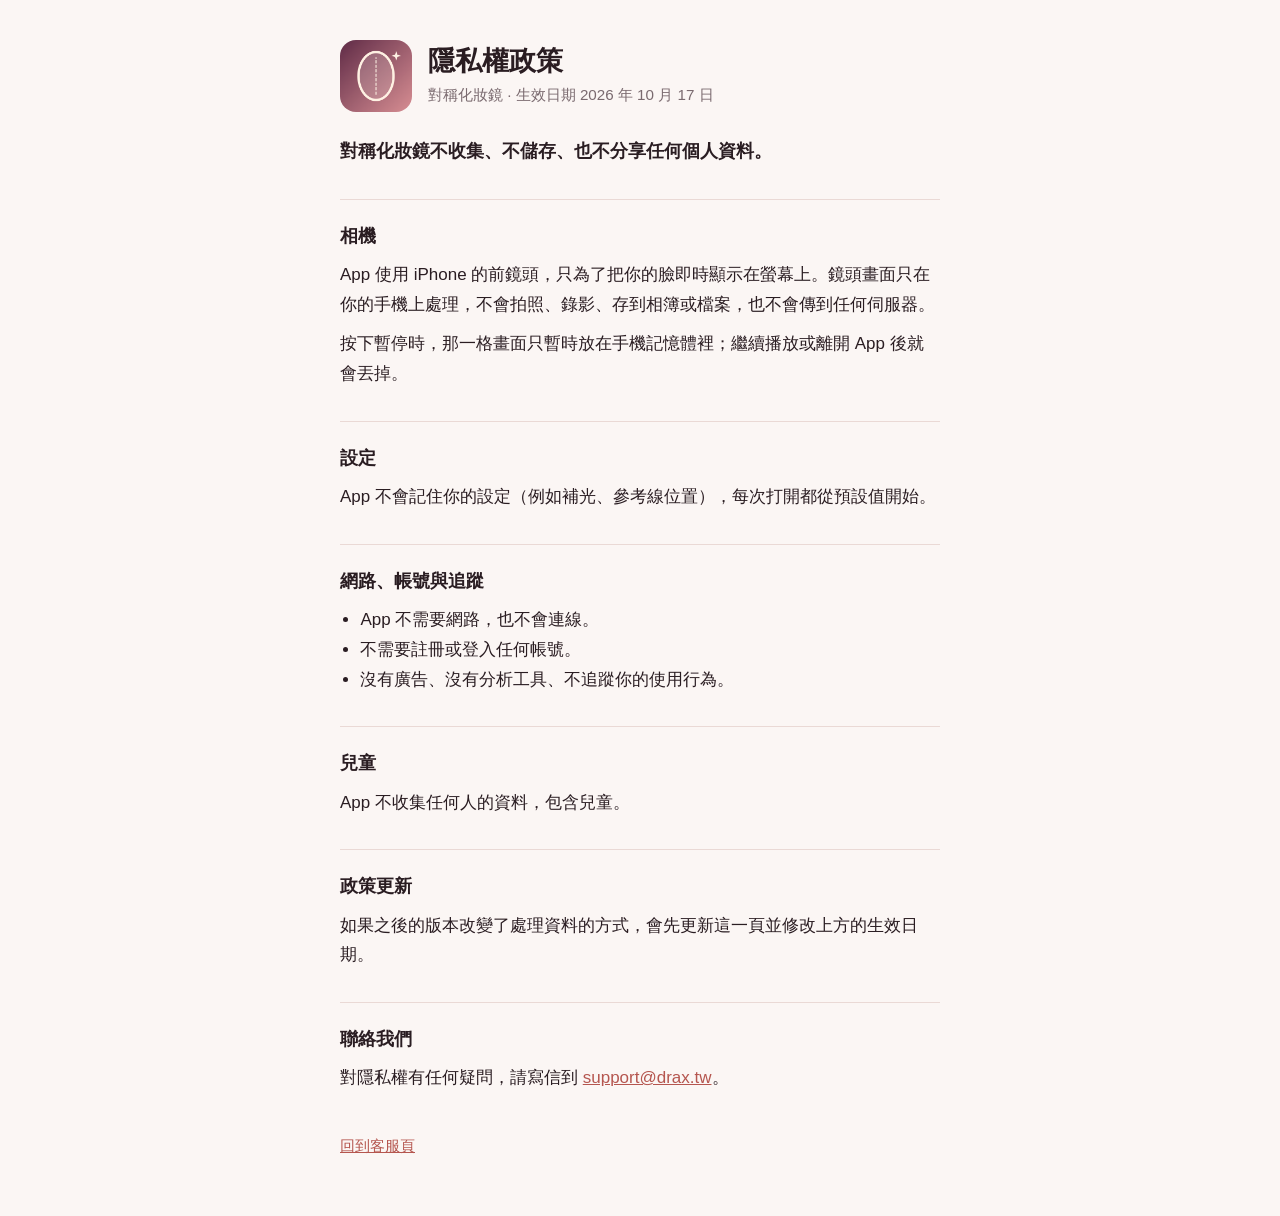
==== privacy.html @ 11e61ee2 "對稱化妝鏡：客服頁與隱私權政策 Co-Authored-By: Claude Opus 5.5 <noreply@anthropic.com>" ====
<!doctype html>
<html lang="zh-Hant">
<head>
<meta charset="utf-8">
<meta name="viewport" content="width=device-width, initial-scale=1">
<title>對稱化妝鏡 · 隱私權政策</title>
<link rel="icon" href="icon.png">
<link rel="stylesheet" href="style.css">
</head>
<body>
<main>
  <header>
    <img src="icon.png" alt="" width="72" height="72">
    <div>
      <h1>隱私權政策</h1>
      <p class="sub">對稱化妝鏡 · 生效日期 2026 年 10 月 17 日</p>
    </div>
  </header>

  <p class="lead">對稱化妝鏡不收集、不儲存、也不分享任何個人資料。</p>

  <h2>相機</h2>
  <p>App 使用 iPhone 的前鏡頭，只為了把你的臉即時顯示在螢幕上。鏡頭畫面只在你的手機上處理，不會拍照、錄影、存到相簿或檔案，也不會傳到任何伺服器。</p>
  <p>按下暫停時，那一格畫面只暫時放在手機記憶體裡；繼續播放或離開 App 後就會丟掉。</p>

  <h2>設定</h2>
  <p>App 不會記住你的設定（例如補光、參考線位置），每次打開都從預設值開始。</p>

  <h2>網路、帳號與追蹤</h2>
  <ul>
    <li>App 不需要網路，也不會連線。</li>
    <li>不需要註冊或登入任何帳號。</li>
    <li>沒有廣告、沒有分析工具、不追蹤你的使用行為。</li>
  </ul>

  <h2>兒童</h2>
  <p>App 不收集任何人的資料，包含兒童。</p>

  <h2>政策更新</h2>
  <p>如果之後的版本改變了處理資料的方式，會先更新這一頁並修改上方的生效日期。</p>

  <h2>聯絡我們</h2>
  <p>對隱私權有任何疑問，請寫信到 <a href="mailto:support@drax.tw">support@drax.tw</a>。</p>

  <footer><a href="index.html">回到客服頁</a></footer>
</main>
</body>
</html>
---- style.css ----
:root {
  --bg: #fbf6f4;
  --fg: #2a1d22;
  --muted: #7a6a6f;
  --accent: #b5564f;
  --rule: #ead9d5;
  color-scheme: light;
}
@media (prefers-color-scheme: dark) {
  :root { --bg: #1a1316; --fg: #f3e9e6; --muted: #b3a2a6; --accent: #f2ada4; --rule: #3a2a2f; color-scheme: dark; }
}
* { box-sizing: border-box; }
body {
  margin: 0;
  background: var(--bg);
  color: var(--fg);
  font: 17px/1.75 -apple-system, BlinkMacSystemFont, "PingFang TC", "Noto Sans TC", sans-serif;
}
main {
  max-width: 40rem;
  margin: 0 auto;
  padding-block: 40px 56px;
  padding-left: max(20px, env(safe-area-inset-left));
  padding-right: max(20px, env(safe-area-inset-right));
}
header { display: flex; gap: 16px; align-items: center; margin-bottom: 24px; }
header img { border-radius: 16px; flex: none; }
h1 { font-size: 1.7rem; line-height: 1.3; margin: 0; }
.sub { margin: 4px 0 0; color: var(--muted); font-size: 0.95rem; }
.lead { font-size: 1.1rem; font-weight: 600; }
h2 { font-size: 1.15rem; margin: 32px 0 8px; padding-top: 20px; border-top: 1px solid var(--rule); }
h3 { font-size: 1rem; margin: 18px 0 4px; }
p, ul { margin: 0 0 10px; }
ul { padding-left: 1.2em; }
a { color: var(--accent); }
footer { margin-top: 40px; font-size: 0.95rem; }
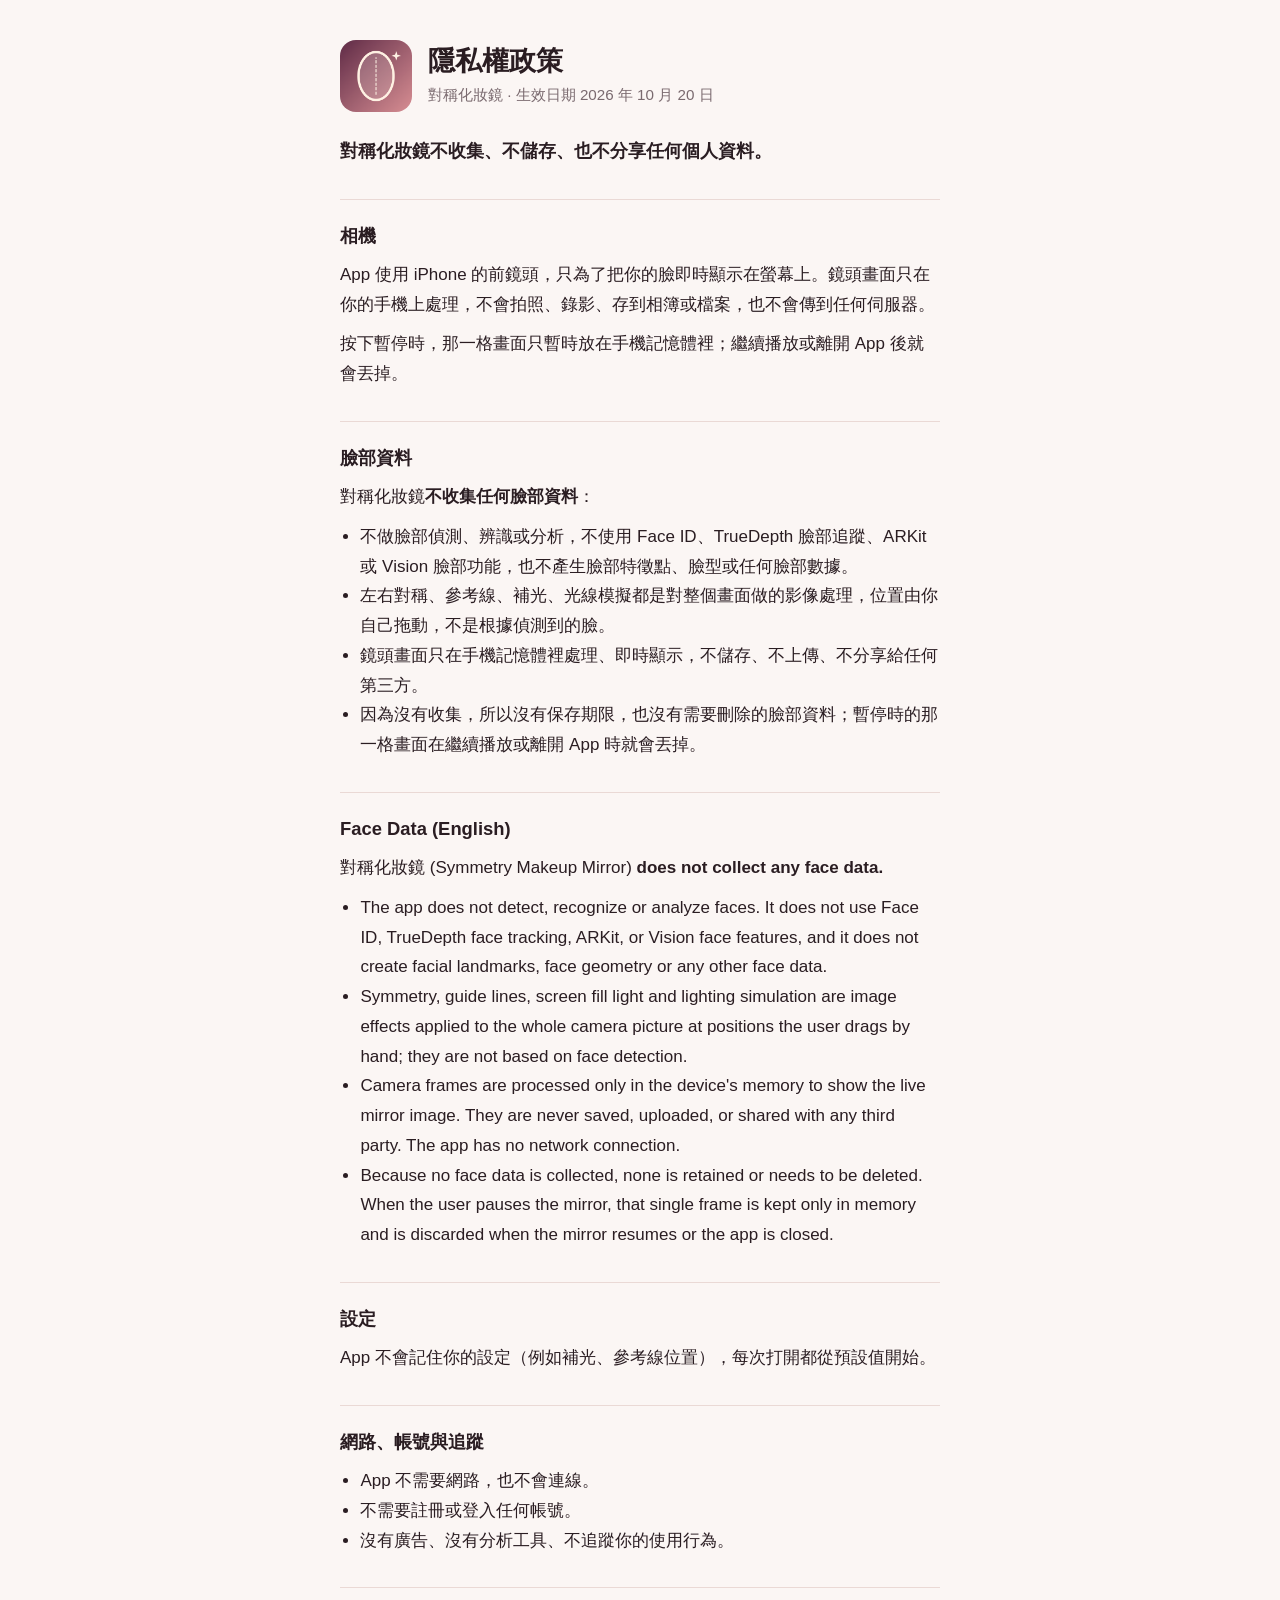
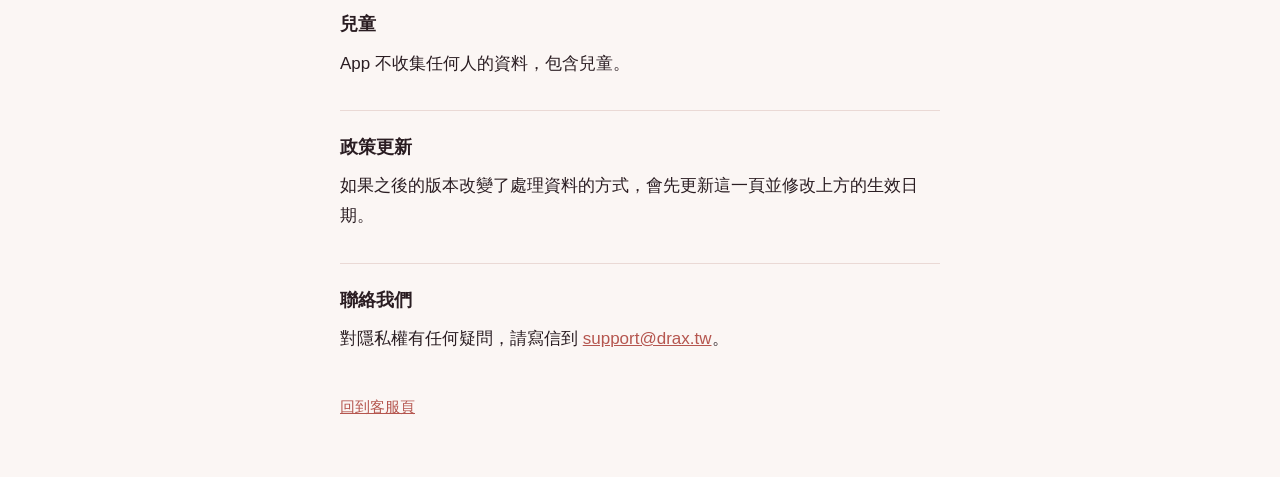
==== commit cebd967e: "隱私權政策：補充臉部資料說明（中英文） Co-Authored-By: Claude Opus 5.5 <noreply@anthropic.com>" ====
--- a/privacy.html
+++ b/privacy.html
@@ -13,7 +13,7 @@
     <img src="icon.png" alt="" width="72" height="72">
     <div>
       <h1>隱私權政策</h1>
-      <p class="sub">對稱化妝鏡 · 生效日期 2026 年 10 月 17 日</p>
+      <p class="sub">對稱化妝鏡 · 生效日期 2026 年 10 月 20 日</p>
     </div>
   </header>
 
@@ -22,6 +22,24 @@
   <h2>相機</h2>
   <p>App 使用 iPhone 的前鏡頭，只為了把你的臉即時顯示在螢幕上。鏡頭畫面只在你的手機上處理，不會拍照、錄影、存到相簿或檔案，也不會傳到任何伺服器。</p>
   <p>按下暫停時，那一格畫面只暫時放在手機記憶體裡；繼續播放或離開 App 後就會丟掉。</p>
+
+  <h2 id="face-data">臉部資料</h2>
+  <p>對稱化妝鏡<strong>不收集任何臉部資料</strong>：</p>
+  <ul>
+    <li>不做臉部偵測、辨識或分析，不使用 Face ID、TrueDepth 臉部追蹤、ARKit 或 Vision 臉部功能，也不產生臉部特徵點、臉型或任何臉部數據。</li>
+    <li>左右對稱、參考線、補光、光線模擬都是對整個畫面做的影像處理，位置由你自己拖動，不是根據偵測到的臉。</li>
+    <li>鏡頭畫面只在手機記憶體裡處理、即時顯示，不儲存、不上傳、不分享給任何第三方。</li>
+    <li>因為沒有收集，所以沒有保存期限，也沒有需要刪除的臉部資料；暫停時的那一格畫面在繼續播放或離開 App 時就會丟掉。</li>
+  </ul>
+
+  <h2 id="face-data-en">Face Data (English)</h2>
+  <p>對稱化妝鏡 (Symmetry Makeup Mirror) <strong>does not collect any face data.</strong></p>
+  <ul>
+    <li>The app does not detect, recognize or analyze faces. It does not use Face ID, TrueDepth face tracking, ARKit, or Vision face features, and it does not create facial landmarks, face geometry or any other face data.</li>
+    <li>Symmetry, guide lines, screen fill light and lighting simulation are image effects applied to the whole camera picture at positions the user drags by hand; they are not based on face detection.</li>
+    <li>Camera frames are processed only in the device's memory to show the live mirror image. They are never saved, uploaded, or shared with any third party. The app has no network connection.</li>
+    <li>Because no face data is collected, none is retained or needs to be deleted. When the user pauses the mirror, that single frame is kept only in memory and is discarded when the mirror resumes or the app is closed.</li>
+  </ul>
 
   <h2>設定</h2>
   <p>App 不會記住你的設定（例如補光、參考線位置），每次打開都從預設值開始。</p>
